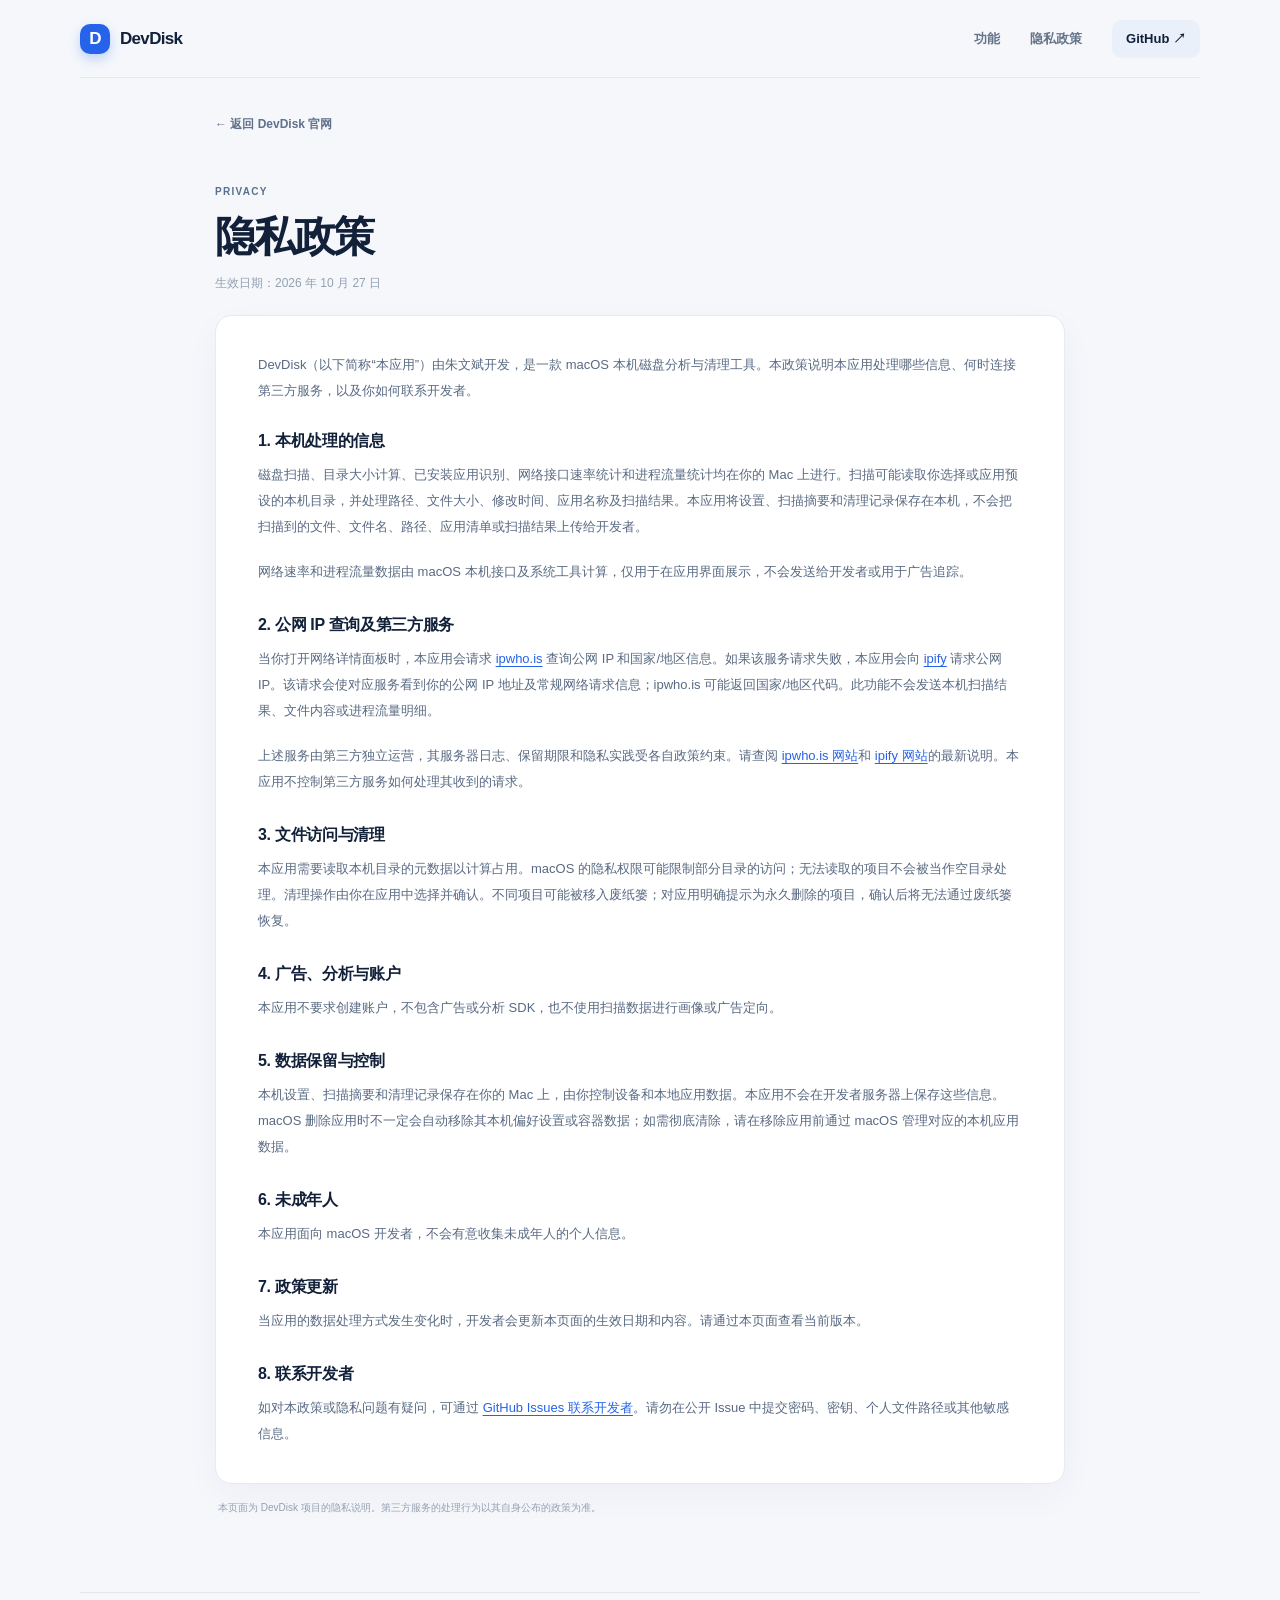
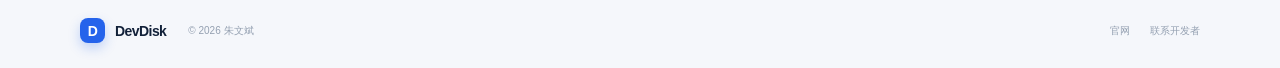
==== privacy.html @ f0a8d670 "Add Chinese product website and privacy policy" ====
<!doctype html>
<html lang="zh-CN">
<head>
  <meta charset="utf-8">
  <meta name="viewport" content="width=device-width, initial-scale=1">
  <meta name="description" content="DevDisk 隐私政策，说明本机扫描、网络功能及第三方服务的数据处理方式。">
  <meta name="robots" content="index,follow">
  <meta name="theme-color" content="#f5f7fb">
  <title>隐私政策 — DevDisk</title>
  <link rel="stylesheet" href="styles.css">
</head>
<body>
  <header class="nav wrap"><a class="brand" href="./" aria-label="DevDisk 首页"><span class="brand-icon">D</span><span>DevDisk</span></a><nav><a href="./#features">功能</a><a aria-current="page" href="privacy.html">隐私政策</a><a class="nav-link" href="https://github.com/muskspace0806-prog/ZWBDevDisk-site">GitHub ↗</a></nav></header>
  <main class="policy wrap">
    <a class="back-link" href="./">← 返回 DevDisk 官网</a>
    <div class="policy-heading"><span class="eyebrow">PRIVACY</span><h1>隐私政策</h1><p>生效日期：2026 年 10 月 27 日</p></div>
    <article class="policy-card">
      <p>DevDisk（以下简称“本应用”）由朱文斌开发，是一款 macOS 本机磁盘分析与清理工具。本政策说明本应用处理哪些信息、何时连接第三方服务，以及你如何联系开发者。</p>
      <h2>1. 本机处理的信息</h2>
      <p>磁盘扫描、目录大小计算、已安装应用识别、网络接口速率统计和进程流量统计均在你的 Mac 上进行。扫描可能读取你选择或应用预设的本机目录，并处理路径、文件大小、修改时间、应用名称及扫描结果。本应用将设置、扫描摘要和清理记录保存在本机，不会把扫描到的文件、文件名、路径、应用清单或扫描结果上传给开发者。</p>
      <p>网络速率和进程流量数据由 macOS 本机接口及系统工具计算，仅用于在应用界面展示，不会发送给开发者或用于广告追踪。</p>
      <h2>2. 公网 IP 查询及第三方服务</h2>
      <p>当你打开网络详情面板时，本应用会请求 <a href="https://ipwho.is/">ipwho.is</a> 查询公网 IP 和国家/地区信息。如果该服务请求失败，本应用会向 <a href="https://www.ipify.org/">ipify</a> 请求公网 IP。该请求会使对应服务看到你的公网 IP 地址及常规网络请求信息；ipwho.is 可能返回国家/地区代码。此功能不会发送本机扫描结果、文件内容或进程流量明细。</p>
      <p>上述服务由第三方独立运营，其服务器日志、保留期限和隐私实践受各自政策约束。请查阅 <a href="https://ipwho.is/">ipwho.is 网站</a>和 <a href="https://www.ipify.org/">ipify 网站</a>的最新说明。本应用不控制第三方服务如何处理其收到的请求。</p>
      <h2>3. 文件访问与清理</h2>
      <p>本应用需要读取本机目录的元数据以计算占用。macOS 的隐私权限可能限制部分目录的访问；无法读取的项目不会被当作空目录处理。清理操作由你在应用中选择并确认。不同项目可能被移入废纸篓；对应用明确提示为永久删除的项目，确认后将无法通过废纸篓恢复。</p>
      <h2>4. 广告、分析与账户</h2>
      <p>本应用不要求创建账户，不包含广告或分析 SDK，也不使用扫描数据进行画像或广告定向。</p>
      <h2>5. 数据保留与控制</h2>
      <p>本机设置、扫描摘要和清理记录保存在你的 Mac 上，由你控制设备和本地应用数据。本应用不会在开发者服务器上保存这些信息。macOS 删除应用时不一定会自动移除其本机偏好设置或容器数据；如需彻底清除，请在移除应用前通过 macOS 管理对应的本机应用数据。</p>
      <h2>6. 未成年人</h2>
      <p>本应用面向 macOS 开发者，不会有意收集未成年人的个人信息。</p>
      <h2>7. 政策更新</h2>
      <p>当应用的数据处理方式发生变化时，开发者会更新本页面的生效日期和内容。请通过本页面查看当前版本。</p>
      <h2>8. 联系开发者</h2>
      <p>如对本政策或隐私问题有疑问，可通过 <a href="https://github.com/muskspace0806-prog/ZWBDevDisk-site/issues">GitHub Issues 联系开发者</a>。请勿在公开 Issue 中提交密码、密钥、个人文件路径或其他敏感信息。</p>
    </article>
    <p class="policy-note">本页面为 DevDisk 项目的隐私说明。第三方服务的处理行为以其自身公布的政策为准。</p>
  </main>
  <footer class="footer wrap"><a class="brand" href="./"><span class="brand-icon">D</span><span>DevDisk</span></a><span>© 2026 朱文斌</span><div><a href="./">官网</a><a href="https://github.com/muskspace0806-prog/ZWBDevDisk-site/issues">联系开发者</a></div></footer>
</body>
</html>
---- styles.css ----
:root{color-scheme:light;--ink:#122139;--muted:#68778e;--blue:#2563eb;--line:#e5ebf3;--paper:#f5f7fb;--white:#fff}
*{box-sizing:border-box}html{scroll-behavior:smooth}body{margin:0;background:var(--paper);color:var(--ink);font-family:"DM Sans","Noto Sans SC",-apple-system,BlinkMacSystemFont,"Segoe UI",sans-serif;-webkit-font-smoothing:antialiased}a{color:inherit;text-decoration:none}.wrap{width:min(1120px,calc(100% - 48px));margin-inline:auto}.nav{height:78px;display:flex;align-items:center;justify-content:space-between;border-bottom:1px solid rgba(18,33,57,.07)}.brand{display:inline-flex;align-items:center;gap:10px;font-weight:800;font-size:17px;letter-spacing:-.04em}.brand-icon{width:30px;height:30px;border-radius:10px;background:var(--blue);color:white;display:grid;place-items:center;font-size:17px;font-weight:800;box-shadow:0 5px 12px #2563eb40}.nav nav{display:flex;align-items:center;gap:30px;color:#66748a;font-size:13px;font-weight:600}.nav nav a:hover,.footer a:hover,.back-link:hover{color:var(--blue)}.nav .nav-link{color:var(--ink);padding:10px 14px;background:#eaf0fa;border-radius:10px}.hero{min-height:520px;display:grid;grid-template-columns:1.05fr .95fr;align-items:center;gap:44px;padding-block:70px 64px}.eyebrow{display:inline-flex;align-items:center;gap:8px;color:#58708f;font-size:10px;font-weight:800;letter-spacing:.13em}.dot{width:7px;height:7px;border-radius:50%;background:#25b883;box-shadow:0 0 0 4px #25b88320}h1,h2,h3,p{margin-top:0}.hero h1{font-size:clamp(43px,5.3vw,66px);line-height:1.14;letter-spacing:-.065em;margin:20px 0;font-weight:800}.hero h1 span{color:var(--blue)}.lead{max-width:500px;color:var(--muted);font-size:15px;line-height:1.9;margin-bottom:25px}.hero-actions{display:flex;flex-wrap:wrap;gap:11px}.button{display:inline-flex;align-items:center;justify-content:center;gap:13px;padding:13px 17px;border-radius:11px;font-size:13px;font-weight:700;transition:transform .2s,box-shadow .2s}.button:hover{transform:translateY(-2px)}.button.primary{background:var(--blue);color:#fff;box-shadow:0 8px 20px #2563eb32}.button.primary:hover{box-shadow:0 12px 25px #2563eb45}.button.secondary{background:#fff;color:#30415d;border:1px solid var(--line)}.compat{font-size:11px;color:#9aa6b8;margin:17px 0 0}.hero-art{height:350px;position:relative;display:grid;place-items:center}.hero-art:before{content:"";position:absolute;width:310px;height:310px;border-radius:50%;background:radial-gradient(circle,#dce8ff 0,#eaf0fc88 55%,transparent 72%)}.orbit{position:absolute;border:1px solid #cbd9f1;border-radius:50%;transform:rotate(-20deg)}.orbit-one{width:410px;height:180px}.orbit-two{width:430px;height:240px;transform:rotate(24deg)}.disk-card{position:relative;width:min(390px,94%);padding:22px;border:1px solid #ffffffb8;border-radius:20px;background:#ffffffdc;box-shadow:0 25px 60px #344d791c;backdrop-filter:blur(14px);transform:rotate(-2deg)}.disk-head{display:flex;align-items:center;gap:9px;font-size:12px;font-weight:700;color:#40516c}.disk-glyph{width:27px;height:27px;display:grid;place-items:center;border-radius:8px;color:var(--blue);background:#eaf1ff;font-size:17px}.live{margin-left:auto;display:flex;align-items:center;gap:5px;padding:5px 8px;border-radius:8px;background:#e9f8f2;color:#15815d;font-size:9px}.live i{width:5px;height:5px;border-radius:50%;background:#22b57e}.disk-number{margin:26px 0 12px;color:#8794a8;font-size:11px}.disk-number strong{display:block;color:#253652;font-size:17px;margin-top:5px}.meter{height:8px;border-radius:10px;background:#edf1f7;overflow:hidden}.meter span{display:block;width:64%;height:100%;border-radius:inherit;background:linear-gradient(90deg,#4381ff,#77a2ff)}.meter-label{display:flex;justify-content:space-between;margin-top:8px;color:#99a5b6;font-size:9px}.mini-grid{display:grid;grid-template-columns:1fr 1fr;gap:9px;margin-top:22px}.mini-grid div{padding:10px 11px;border-radius:10px;background:#f6f8fc}.mini-grid small,.mini-grid b{display:block}.mini-grid small{color:#92a0b2;font-size:9px;margin-bottom:5px}.mini-grid b{font-size:10px;color:#53647f}.spark{position:absolute;color:#75a0ff}.spark-a{top:45px;right:22px;font-size:29px}.spark-b{left:19px;bottom:50px;font-size:22px;color:#76d5b2}.trust{display:grid;grid-template-columns:repeat(3,1fr);background:#fff;border:1px solid var(--line);border-radius:15px;padding:21px 26px;box-shadow:0 10px 30px #2e46610a}.trust>div{display:flex;align-items:center;gap:12px;justify-content:center}.trust>div+div{border-left:1px solid var(--line)}.trust-icon{width:34px;height:34px;display:grid;place-items:center;border-radius:11px;background:#edf3ff;color:var(--blue);font-size:17px}.trust b,.trust small{display:block}.trust b{font-size:12px;margin-bottom:4px}.trust small{color:#8794a8;font-size:10px}.features{padding-block:100px 92px}.section-intro{text-align:center;margin-bottom:34px}.section-intro h2,.cta h2{font-size:30px;letter-spacing:-.05em;margin:12px 0 10px}.section-intro p,.cta p{color:var(--muted);font-size:13px;line-height:1.8;margin:0}.feature-grid{display:grid;grid-template-columns:repeat(3,1fr);gap:16px}.feature-card{position:relative;overflow:hidden;min-height:205px;padding:23px;border-radius:16px;border:1px solid transparent}.feature-card.blue{background:#eaf1ff;border-color:#deebff}.feature-card.mint{background:#e7f6f0;border-color:#d8eee4}.feature-card.peach{background:#fff1e7;border-color:#fae8d9}.feature-icon{display:grid;place-items:center;width:38px;height:38px;border-radius:12px;background:#fff;color:var(--blue);font-size:18px;box-shadow:0 6px 14px #294a7510}.mint .feature-icon{color:#1c9a70}.peach .feature-icon{color:#e58741}.feature-card h3{font-size:15px;margin:20px 0 8px}.feature-card p{max-width:280px;color:#697890;font-size:11px;line-height:1.8;margin:0}.feature-number{position:absolute;right:19px;bottom:13px;color:#8293ac40;font-size:27px;font-weight:800}.cta{display:flex;align-items:center;justify-content:space-between;gap:25px;padding:29px 32px;margin-bottom:65px;background:#fff;border:1px solid var(--line);border-radius:18px}.cta h2{font-size:23px;margin:9px 0 5px}.button.dark{background:var(--ink);color:#fff;white-space:nowrap}.footer{display:flex;align-items:center;gap:22px;min-height:76px;border-top:1px solid rgba(18,33,57,.08);color:#94a0b1;font-size:10px}.footer .brand{color:var(--ink);font-size:14px}.footer .brand-icon{width:25px;height:25px;border-radius:8px;font-size:14px}.footer>div{display:flex;gap:20px;margin-left:auto}.policy{max-width:850px;padding-block:36px 76px}.back-link{color:#60718b;font-size:12px;font-weight:600}.policy-heading{padding:48px 0 23px}.policy-heading h1{font-size:42px;letter-spacing:-.06em;margin:10px 0}.policy-heading p{font-size:12px;color:#93a0b2;margin:0}.policy-card{padding:36px 42px;background:#fff;border:1px solid var(--line);border-radius:17px;box-shadow:0 12px 35px #283c5a0a}.policy-card p{color:#596a83;font-size:13px;line-height:2;margin-bottom:19px}.policy-card p:last-child{margin-bottom:0}.policy-card h2{margin:30px 0 10px;font-size:16px;letter-spacing:-.02em}.policy-card h2:first-of-type{margin-top:27px}.policy-card a{color:var(--blue);text-decoration:underline;text-underline-offset:3px}.policy-note{margin:15px 3px 0;color:#95a1b2;font-size:10px;line-height:1.7}
@media(max-width:760px){.wrap{width:min(100% - 34px,560px)}.nav{height:66px}.nav nav{gap:14px;font-size:11px}.nav .nav-link{padding:8px 10px}.hero{grid-template-columns:1fr;gap:15px;padding-block:58px 42px}.hero h1{font-size:48px}.lead{font-size:14px}.hero-art{height:310px}.orbit-one{width:350px}.orbit-two{width:370px}.trust{padding:17px 9px}.trust>div{gap:7px;justify-content:flex-start}.trust-icon{width:29px;height:29px}.trust small{font-size:9px}.trust b{font-size:10px}.features{padding-block:75px}.section-intro h2{font-size:25px}.feature-grid{grid-template-columns:1fr;gap:10px}.feature-card{min-height:170px}.feature-card h3{margin-top:15px}.cta{align-items:flex-start;flex-direction:column;padding:24px;margin-bottom:45px}.footer{flex-wrap:wrap;gap:12px;padding-block:15px}.footer>div{gap:12px}.policy{padding-block:28px 55px}.policy-heading{padding:38px 0 20px}.policy-heading h1{font-size:36px}.policy-card{padding:25px 21px}.policy-card p{font-size:12px}}
@media(max-width:420px){.nav nav{gap:10px}.nav nav a:first-child{display:none}.hero h1{font-size:43px}.trust{grid-template-columns:1fr;gap:12px;padding:16px}.trust>div{justify-content:flex-start}.trust>div+div{border-left:0;border-top:1px solid var(--line);padding-top:11px}.hero-art{height:275px}.disk-card{padding:17px}.footer{font-size:9px}.footer .brand{width:100%}}
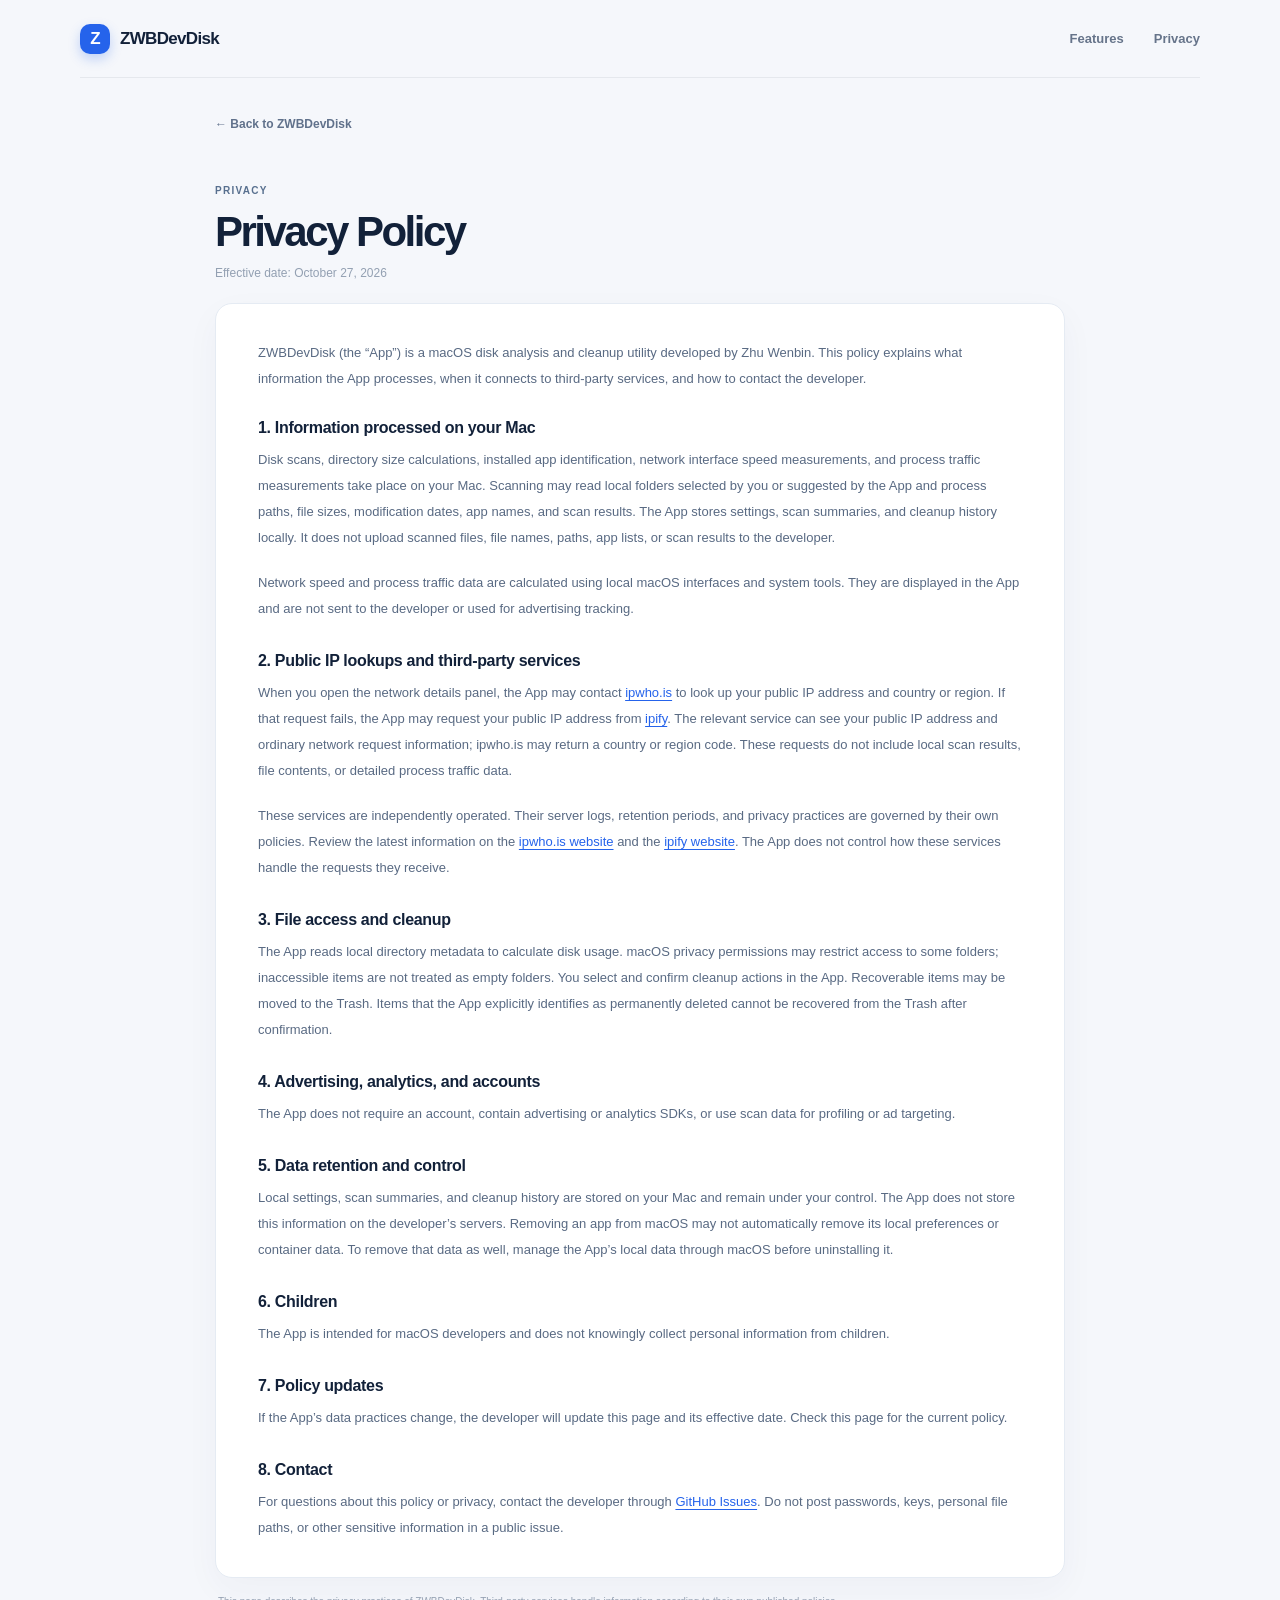
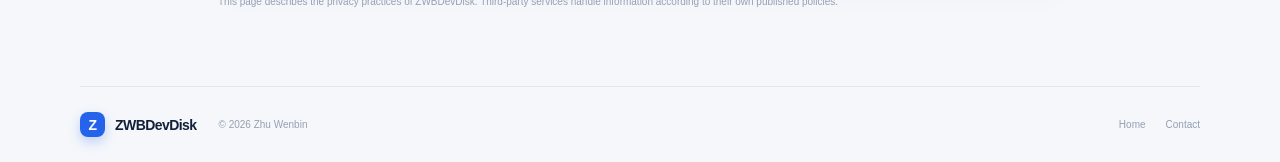
==== commit 28f39f83: "Make website English and update ZWBDevDisk branding" ====
--- a/privacy.html
+++ b/privacy.html
@@ -1,42 +1,42 @@
 <!doctype html>
-<html lang="zh-CN">
+<html lang="en">
 <head>
   <meta charset="utf-8">
   <meta name="viewport" content="width=device-width, initial-scale=1">
-  <meta name="description" content="DevDisk 隐私政策，说明本机扫描、网络功能及第三方服务的数据处理方式。">
+  <meta name="description" content="ZWBDevDisk Privacy Policy: learn how on-device scans, network features, and third-party services handle information.">
   <meta name="robots" content="index,follow">
   <meta name="theme-color" content="#f5f7fb">
-  <title>隐私政策 — DevDisk</title>
+  <title>Privacy Policy — ZWBDevDisk</title>
   <link rel="stylesheet" href="styles.css">
 </head>
 <body>
-  <header class="nav wrap"><a class="brand" href="./" aria-label="DevDisk 首页"><span class="brand-icon">D</span><span>DevDisk</span></a><nav><a href="./#features">功能</a><a aria-current="page" href="privacy.html">隐私政策</a><a class="nav-link" href="https://github.com/muskspace0806-prog/ZWBDevDisk-site">GitHub ↗</a></nav></header>
+  <header class="nav wrap"><a class="brand" href="./" aria-label="ZWBDevDisk home"><span class="brand-icon">Z</span><span>ZWBDevDisk</span></a><nav><a href="./#features">Features</a><a aria-current="page" href="privacy.html">Privacy</a></nav></header>
   <main class="policy wrap">
-    <a class="back-link" href="./">← 返回 DevDisk 官网</a>
-    <div class="policy-heading"><span class="eyebrow">PRIVACY</span><h1>隐私政策</h1><p>生效日期：2026 年 10 月 27 日</p></div>
+    <a class="back-link" href="./">← Back to ZWBDevDisk</a>
+    <div class="policy-heading"><span class="eyebrow">PRIVACY</span><h1>Privacy Policy</h1><p>Effective date: October 27, 2026</p></div>
     <article class="policy-card">
-      <p>DevDisk（以下简称“本应用”）由朱文斌开发，是一款 macOS 本机磁盘分析与清理工具。本政策说明本应用处理哪些信息、何时连接第三方服务，以及你如何联系开发者。</p>
-      <h2>1. 本机处理的信息</h2>
-      <p>磁盘扫描、目录大小计算、已安装应用识别、网络接口速率统计和进程流量统计均在你的 Mac 上进行。扫描可能读取你选择或应用预设的本机目录，并处理路径、文件大小、修改时间、应用名称及扫描结果。本应用将设置、扫描摘要和清理记录保存在本机，不会把扫描到的文件、文件名、路径、应用清单或扫描结果上传给开发者。</p>
-      <p>网络速率和进程流量数据由 macOS 本机接口及系统工具计算，仅用于在应用界面展示，不会发送给开发者或用于广告追踪。</p>
-      <h2>2. 公网 IP 查询及第三方服务</h2>
-      <p>当你打开网络详情面板时，本应用会请求 <a href="https://ipwho.is/">ipwho.is</a> 查询公网 IP 和国家/地区信息。如果该服务请求失败，本应用会向 <a href="https://www.ipify.org/">ipify</a> 请求公网 IP。该请求会使对应服务看到你的公网 IP 地址及常规网络请求信息；ipwho.is 可能返回国家/地区代码。此功能不会发送本机扫描结果、文件内容或进程流量明细。</p>
-      <p>上述服务由第三方独立运营，其服务器日志、保留期限和隐私实践受各自政策约束。请查阅 <a href="https://ipwho.is/">ipwho.is 网站</a>和 <a href="https://www.ipify.org/">ipify 网站</a>的最新说明。本应用不控制第三方服务如何处理其收到的请求。</p>
-      <h2>3. 文件访问与清理</h2>
-      <p>本应用需要读取本机目录的元数据以计算占用。macOS 的隐私权限可能限制部分目录的访问；无法读取的项目不会被当作空目录处理。清理操作由你在应用中选择并确认。不同项目可能被移入废纸篓；对应用明确提示为永久删除的项目，确认后将无法通过废纸篓恢复。</p>
-      <h2>4. 广告、分析与账户</h2>
-      <p>本应用不要求创建账户，不包含广告或分析 SDK，也不使用扫描数据进行画像或广告定向。</p>
-      <h2>5. 数据保留与控制</h2>
-      <p>本机设置、扫描摘要和清理记录保存在你的 Mac 上，由你控制设备和本地应用数据。本应用不会在开发者服务器上保存这些信息。macOS 删除应用时不一定会自动移除其本机偏好设置或容器数据；如需彻底清除，请在移除应用前通过 macOS 管理对应的本机应用数据。</p>
-      <h2>6. 未成年人</h2>
-      <p>本应用面向 macOS 开发者，不会有意收集未成年人的个人信息。</p>
-      <h2>7. 政策更新</h2>
-      <p>当应用的数据处理方式发生变化时，开发者会更新本页面的生效日期和内容。请通过本页面查看当前版本。</p>
-      <h2>8. 联系开发者</h2>
-      <p>如对本政策或隐私问题有疑问，可通过 <a href="https://github.com/muskspace0806-prog/ZWBDevDisk-site/issues">GitHub Issues 联系开发者</a>。请勿在公开 Issue 中提交密码、密钥、个人文件路径或其他敏感信息。</p>
+      <p>ZWBDevDisk (the “App”) is a macOS disk analysis and cleanup utility developed by Zhu Wenbin. This policy explains what information the App processes, when it connects to third-party services, and how to contact the developer.</p>
+      <h2>1. Information processed on your Mac</h2>
+      <p>Disk scans, directory size calculations, installed app identification, network interface speed measurements, and process traffic measurements take place on your Mac. Scanning may read local folders selected by you or suggested by the App and process paths, file sizes, modification dates, app names, and scan results. The App stores settings, scan summaries, and cleanup history locally. It does not upload scanned files, file names, paths, app lists, or scan results to the developer.</p>
+      <p>Network speed and process traffic data are calculated using local macOS interfaces and system tools. They are displayed in the App and are not sent to the developer or used for advertising tracking.</p>
+      <h2>2. Public IP lookups and third-party services</h2>
+      <p>When you open the network details panel, the App may contact <a href="https://ipwho.is/">ipwho.is</a> to look up your public IP address and country or region. If that request fails, the App may request your public IP address from <a href="https://www.ipify.org/">ipify</a>. The relevant service can see your public IP address and ordinary network request information; ipwho.is may return a country or region code. These requests do not include local scan results, file contents, or detailed process traffic data.</p>
+      <p>These services are independently operated. Their server logs, retention periods, and privacy practices are governed by their own policies. Review the latest information on the <a href="https://ipwho.is/">ipwho.is website</a> and the <a href="https://www.ipify.org/">ipify website</a>. The App does not control how these services handle the requests they receive.</p>
+      <h2>3. File access and cleanup</h2>
+      <p>The App reads local directory metadata to calculate disk usage. macOS privacy permissions may restrict access to some folders; inaccessible items are not treated as empty folders. You select and confirm cleanup actions in the App. Recoverable items may be moved to the Trash. Items that the App explicitly identifies as permanently deleted cannot be recovered from the Trash after confirmation.</p>
+      <h2>4. Advertising, analytics, and accounts</h2>
+      <p>The App does not require an account, contain advertising or analytics SDKs, or use scan data for profiling or ad targeting.</p>
+      <h2>5. Data retention and control</h2>
+      <p>Local settings, scan summaries, and cleanup history are stored on your Mac and remain under your control. The App does not store this information on the developer’s servers. Removing an app from macOS may not automatically remove its local preferences or container data. To remove that data as well, manage the App’s local data through macOS before uninstalling it.</p>
+      <h2>6. Children</h2>
+      <p>The App is intended for macOS developers and does not knowingly collect personal information from children.</p>
+      <h2>7. Policy updates</h2>
+      <p>If the App’s data practices change, the developer will update this page and its effective date. Check this page for the current policy.</p>
+      <h2>8. Contact</h2>
+      <p>For questions about this policy or privacy, contact the developer through <a href="https://github.com/muskspace0806-prog/ZWBDevDisk-site/issues">GitHub Issues</a>. Do not post passwords, keys, personal file paths, or other sensitive information in a public issue.</p>
     </article>
-    <p class="policy-note">本页面为 DevDisk 项目的隐私说明。第三方服务的处理行为以其自身公布的政策为准。</p>
+    <p class="policy-note">This page describes the privacy practices of ZWBDevDisk. Third-party services handle information according to their own published policies.</p>
   </main>
-  <footer class="footer wrap"><a class="brand" href="./"><span class="brand-icon">D</span><span>DevDisk</span></a><span>© 2026 朱文斌</span><div><a href="./">官网</a><a href="https://github.com/muskspace0806-prog/ZWBDevDisk-site/issues">联系开发者</a></div></footer>
+  <footer class="footer wrap"><a class="brand" href="./" aria-label="ZWBDevDisk home"><span class="brand-icon">Z</span><span>ZWBDevDisk</span></a><span>© 2026 Zhu Wenbin</span><div><a href="./">Home</a><a href="https://github.com/muskspace0806-prog/ZWBDevDisk-site/issues">Contact</a></div></footer>
 </body>
 </html>
